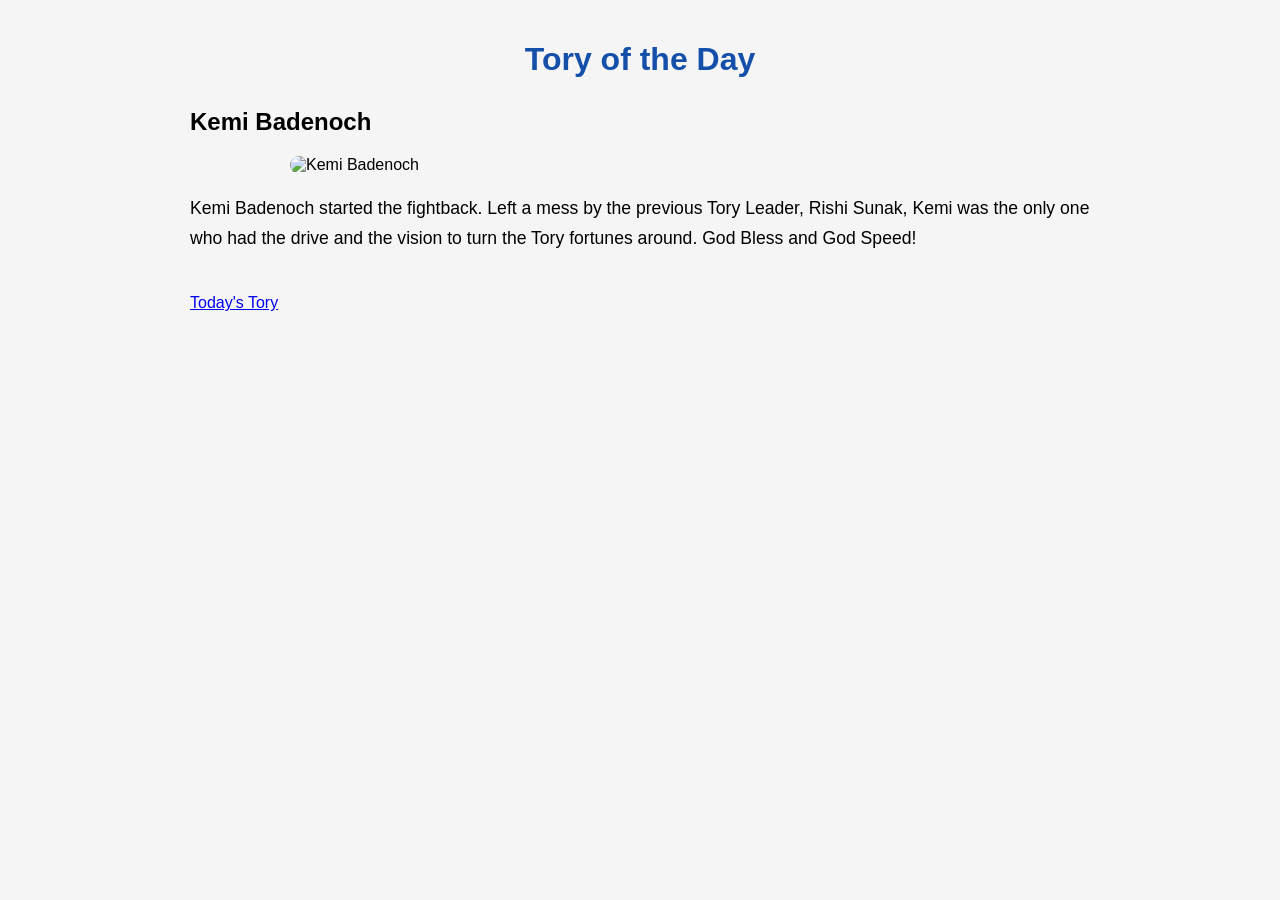
==== MS Paint Tories/index.html @ 9c8f5dd9 "Update index.html" ====
<!DOCTYPE html>
<html>
<head>
    <title>Kemi Badenoch</title>
    <link rel="stylesheet" href="../style.css">
</head>

<body>

<header>
    <h1>Tory of the Day</h1>
</header>

<main>

<h2>Kemi Badenoch</h2>

<img src="/Images/kemi-b.png"
     alt="Kemi Badenoch">

<p>

Kemi Badenoch started the fightback. Left a mess by the previous Tory Leader, Rishi Sunak, Kemi was the only one who had the drive and the vision to turn the Tory fortunes around. God Bless and God Speed!

</p>

</main>

<nav>
    <a href="../index.html">Today's Tory</a>
</nav>

</body>
</html>
---- style.css ----
body {
    font-family: Arial, sans-serif;
    max-width: 900px;
    margin: auto;
    padding: 20px;
    background: #f5f5f5;
}

header {
    text-align: center;
}

h1 {
    color: #1450AA;
}

h2 {
    margin-top: 30px;
}

img {
    width: 100%;
    max-width: 700px;
    display: block;
    margin: 20px auto;
    border-radius: 10px;
}

p {
    line-height: 1.7;
    font-size: 1.1rem;
}

nav {
    margin-top: 40px;
}
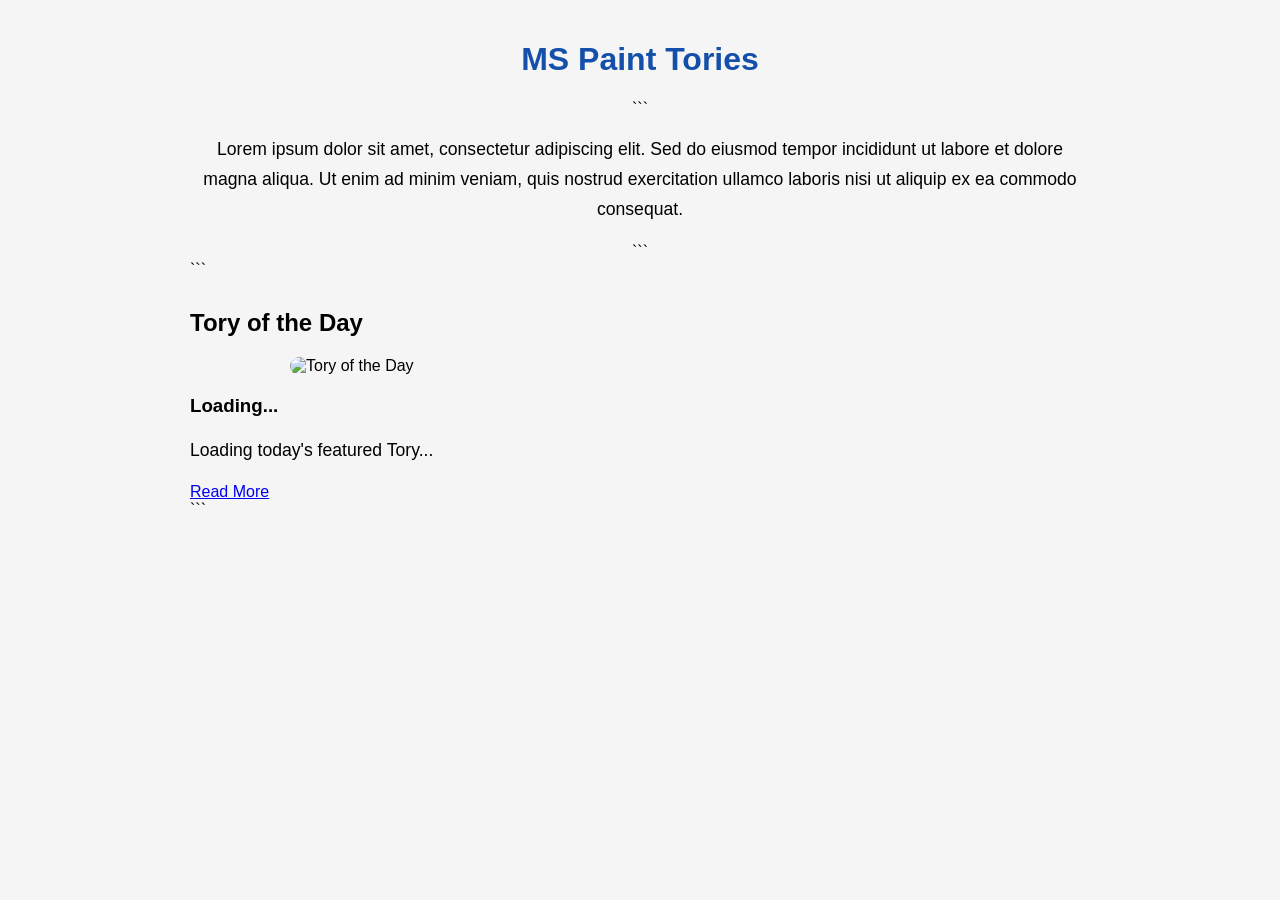
==== commit 51783281: "Update index.html" ====
--- a/MS Paint Tories/index.html
+++ b/MS Paint Tories/index.html
@@ -1,34 +1,92 @@
-<!DOCTYPE html>
-<html>
-<head>
-    <title>Kemi Badenoch</title>
-    <link rel="stylesheet" href="../style.css">
-</head>
-
-<body>
-
-<header>
-    <h1>Tory of the Day</h1>
-</header>
-
-<main>
-
-<h2>Kemi Badenoch</h2>
-
-<img src="/Images/kemi-b.png"
-     alt="Kemi Badenoch">
-
-<p>
-
-Kemi Badenoch started the fightback. Left a mess by the previous Tory Leader, Rishi Sunak, Kemi was the only one who had the drive and the vision to turn the Tory fortunes around. God Bless and God Speed!
-
-</p>
-
-</main>
-
-<nav>
-    <a href="../index.html">Today's Tory</a>
-</nav>
-
-</body>
-</html>
+<!DOCTYPE html>
+
+<html lang="en">
+<head>
+    <meta charset="UTF-8">
+    <meta name="viewport" content="width=device-width, initial-scale=1.0">
+    <title>MS Paint Tories</title>
+    <link rel="stylesheet" href="style.css">
+</head>
+
+<body>
+
+<header>
+    <h1>MS Paint Tories</h1>
+
+```
+<p class="intro">
+    Lorem ipsum dolor sit amet, consectetur adipiscing elit. Sed do eiusmod
+    tempor incididunt ut labore et dolore magna aliqua. Ut enim ad minim
+    veniam, quis nostrud exercitation ullamco laboris nisi ut aliquip ex ea
+    commodo consequat.
+</p>
+```
+
+</header>
+
+<main>
+
+```
+<section class="tory-of-the-day">
+    <h2>Tory of the Day</h2>
+
+    <div class="tory-card">
+
+        <img id="tory-image"
+             src=""
+             alt="Tory of the Day">
+
+        <h3 id="tory-name">Loading...</h3>
+
+        <p id="tory-summary">
+            Loading today's featured Tory...
+        </p>
+
+        <a id="tory-link" href="#">
+            Read More
+        </a>
+
+    </div>
+</section>
+```
+
+</main>
+
+<script>
+
+async function loadToryOfTheDay() {
+
+    const response = await fetch('tories.json');
+    const tories = await response.json();
+
+    const today = new Date();
+
+    const dayNumber =
+        Math.floor(today.getTime() / (1000 * 60 * 60 * 24));
+
+    const index = dayNumber % tories.length;
+
+    const tory = tories[index];
+
+    document.getElementById('tory-name').textContent =
+        tory.name;
+
+    document.getElementById('tory-summary').textContent =
+        tory.summary;
+
+    document.getElementById('tory-image').src =
+        `Images/${tory.image}`;
+
+    document.getElementById('tory-image').alt =
+        tory.name;
+
+    document.getElementById('tory-link').href =
+        `Stories/${tory.page}`;
+}
+
+loadToryOfTheDay();
+
+</script>
+
+</body>
+</html>
--- a/MS Paint Tories/style.css
+++ b/MS Paint Tories/style.css
@@ -0,0 +1,36 @@
+body {
+    font-family: Arial, sans-serif;
+    max-width: 900px;
+    margin: auto;
+    padding: 20px;
+    background: #f5f5f5;
+}
+
+header {
+    text-align: center;
+}
+
+h1 {
+    color: #1450AA;
+}
+
+h2 {
+    margin-top: 30px;
+}
+
+img {
+    width: 100%;
+    max-width: 700px;
+    display: block;
+    margin: 20px auto;
+    border-radius: 10px;
+}
+
+p {
+    line-height: 1.7;
+    font-size: 1.1rem;
+}
+
+nav {
+    margin-top: 40px;
+}
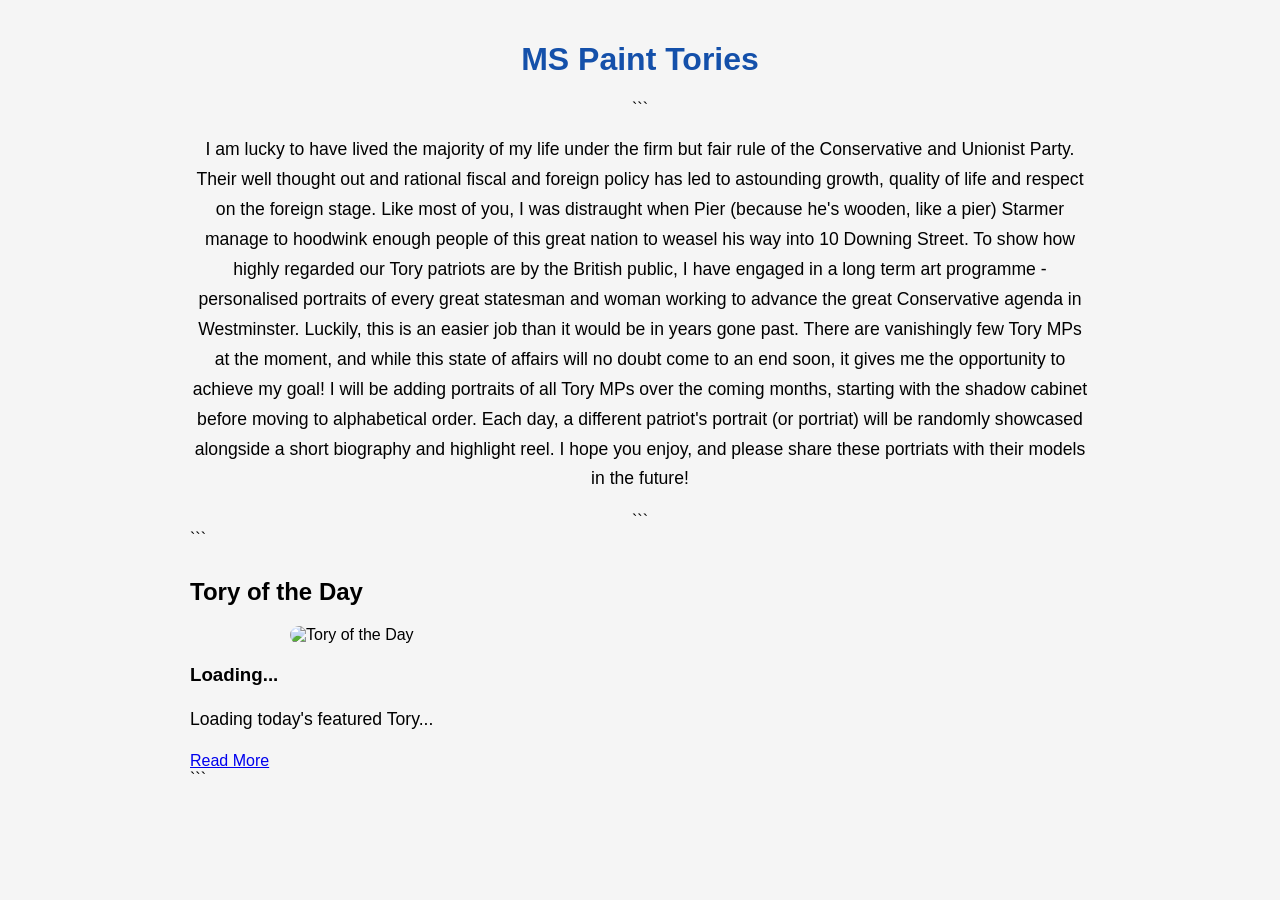
==== commit 7ba86779: "Update index.html" ====
--- a/MS Paint Tories/index.html
+++ b/MS Paint Tories/index.html
@@ -15,10 +15,7 @@
 
 ```
 <p class="intro">
-    Lorem ipsum dolor sit amet, consectetur adipiscing elit. Sed do eiusmod
-    tempor incididunt ut labore et dolore magna aliqua. Ut enim ad minim
-    veniam, quis nostrud exercitation ullamco laboris nisi ut aliquip ex ea
-    commodo consequat.
+    I am lucky to have lived the majority of my life under the firm but fair rule of the Conservative and Unionist Party. Their well thought out and rational fiscal and foreign policy has led to astounding growth, quality of life and respect on the foreign stage. Like most of you, I was distraught when Pier (because he's wooden, like a pier) Starmer manage to hoodwink enough people of this great nation to weasel his way into 10 Downing Street. To show how highly regarded our Tory patriots are by the British public, I have engaged in a long term art programme - personalised portraits of every great statesman and woman working to advance the great Conservative agenda in Westminster. Luckily, this is an easier job than it would be in years gone past. There are vanishingly few Tory MPs at the moment, and while this state of affairs will no doubt come to an end soon, it gives me the opportunity to achieve my goal! I will be adding portraits of all Tory MPs over the coming months, starting with the shadow cabinet before moving to alphabetical order. Each day, a different patriot's portrait (or portriat) will be randomly showcased alongside a short biography and highlight reel. I hope you enjoy, and please share these portriats with their models in the future!
 </p>
 ```
 
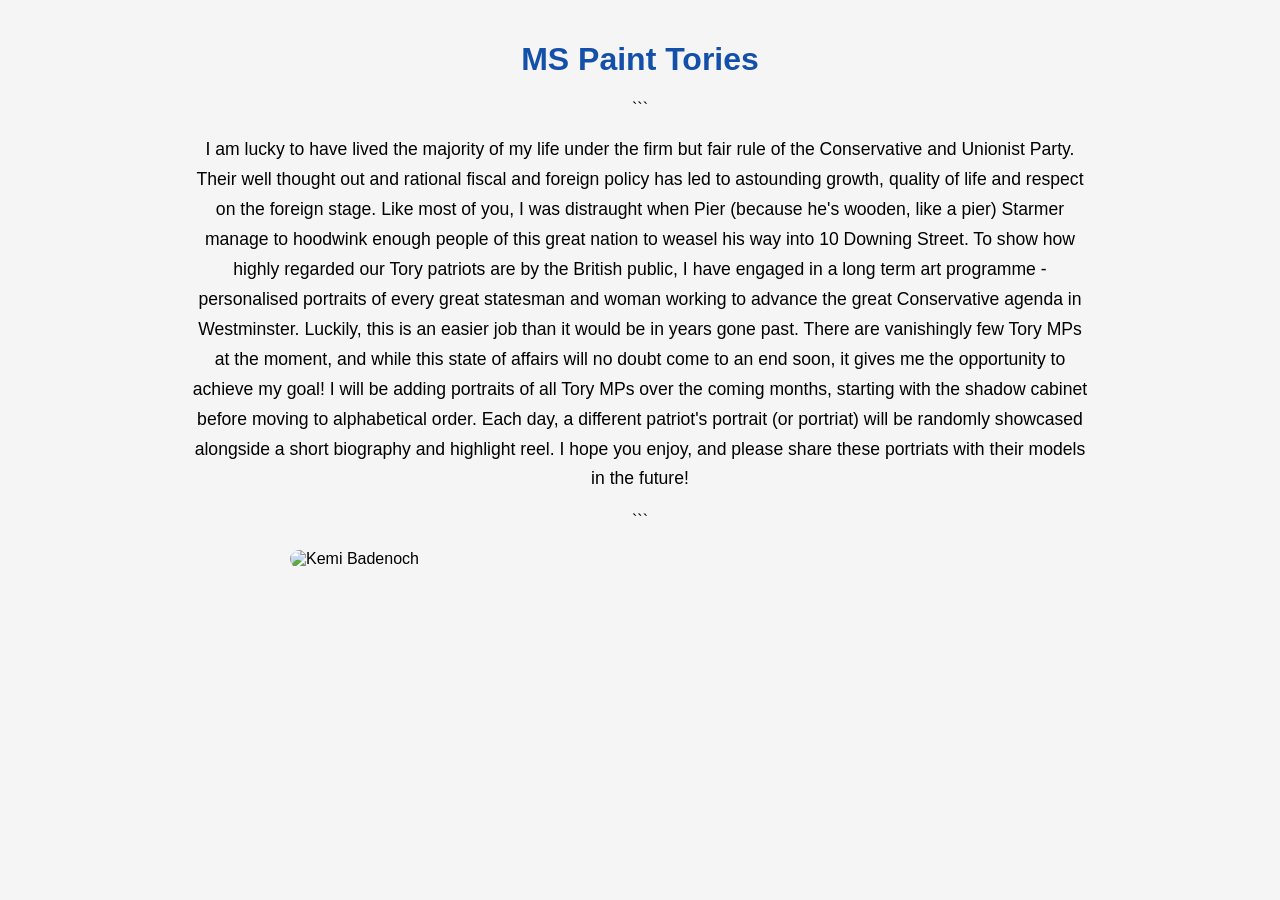
==== commit abd93b5f: "Update index.html" ====
--- a/MS Paint Tories/index.html
+++ b/MS Paint Tories/index.html
@@ -23,67 +23,12 @@
 
 <main>
 
-```
-<section class="tory-of-the-day">
-    <h2>Tory of the Day</h2>
+<img
+  class="fit-picture"
+  src="/Images/kemi-b.png"
+  alt="Kemi Badenoch" />
 
-    <div class="tory-card">
 
-        <img id="tory-image"
-             src=""
-             alt="Tory of the Day">
-
-        <h3 id="tory-name">Loading...</h3>
-
-        <p id="tory-summary">
-            Loading today's featured Tory...
-        </p>
-
-        <a id="tory-link" href="#">
-            Read More
-        </a>
-
-    </div>
-</section>
-```
-
-</main>
-
-<script>
-
-async function loadToryOfTheDay() {
-
-    const response = await fetch('tories.json');
-    const tories = await response.json();
-
-    const today = new Date();
-
-    const dayNumber =
-        Math.floor(today.getTime() / (1000 * 60 * 60 * 24));
-
-    const index = dayNumber % tories.length;
-
-    const tory = tories[index];
-
-    document.getElementById('tory-name').textContent =
-        tory.name;
-
-    document.getElementById('tory-summary').textContent =
-        tory.summary;
-
-    document.getElementById('tory-image').src =
-        `Images/${tory.image}`;
-
-    document.getElementById('tory-image').alt =
-        tory.name;
-
-    document.getElementById('tory-link').href =
-        `Stories/${tory.page}`;
-}
-
-loadToryOfTheDay();
-
-</script>
 
 </body>
 </html>
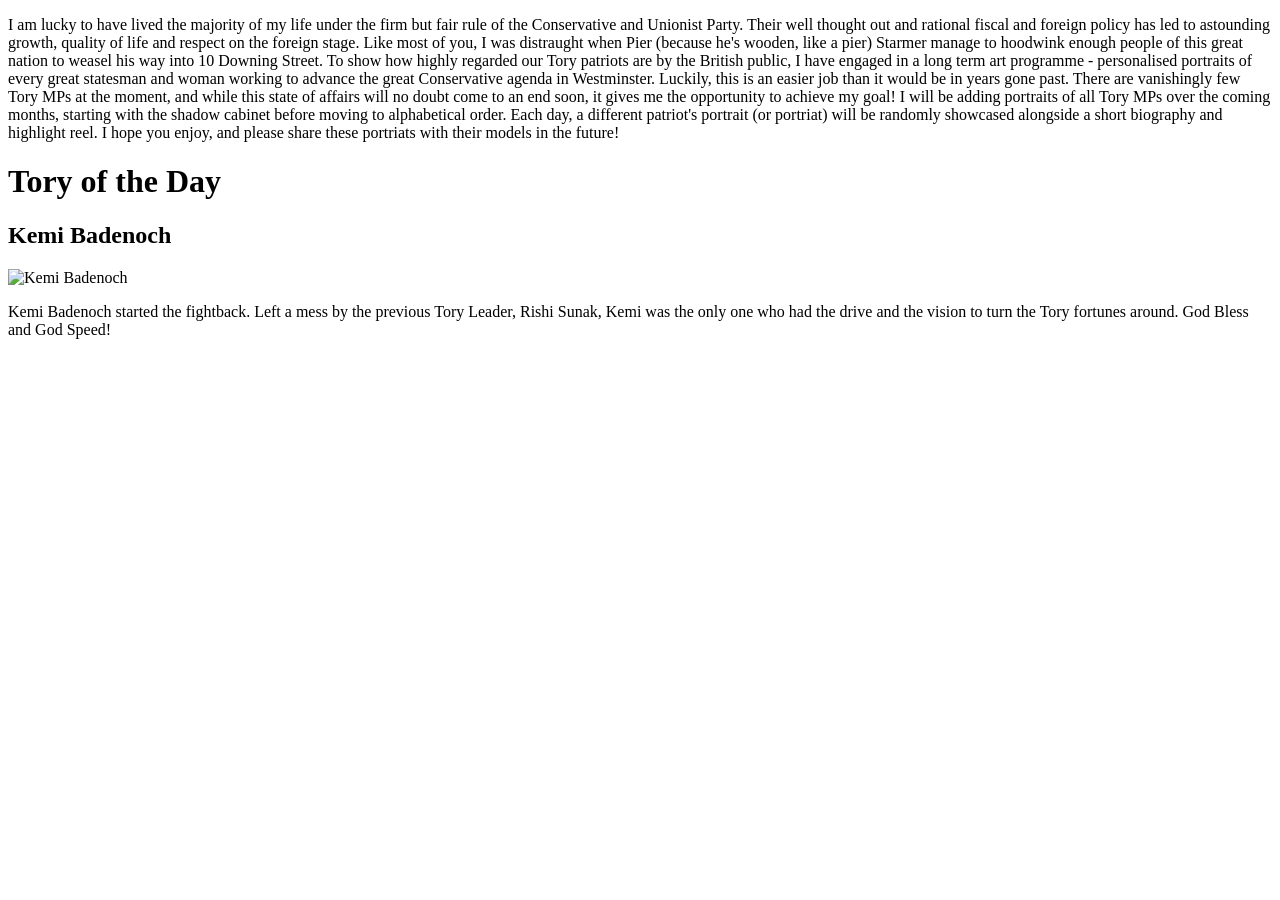
==== commit 49a0abf5: "Update index.html" ====
--- a/MS Paint Tories/index.html
+++ b/MS Paint Tories/index.html
@@ -1,33 +1,35 @@
 <!DOCTYPE html>
-
-<html lang="en">
+<html>
 <head>
-    <meta charset="UTF-8">
-    <meta name="viewport" content="width=device-width, initial-scale=1.0">
     <title>MS Paint Tories</title>
-    <link rel="stylesheet" href="style.css">
+    <link rel="stylesheet" href="/style.css">
 </head>
 
 <body>
 
+<p>
+    
+I am lucky to have lived the majority of my life under the firm but fair rule of the Conservative and Unionist Party. Their well thought out and rational fiscal and foreign policy has led to astounding growth, quality of life and respect on the foreign stage. Like most of you, I was distraught when Pier (because he's wooden, like a pier) Starmer manage to hoodwink enough people of this great nation to weasel his way into 10 Downing Street. To show how highly regarded our Tory patriots are by the British public, I have engaged in a long term art programme - personalised portraits of every great statesman and woman working to advance the great Conservative agenda in Westminster. Luckily, this is an easier job than it would be in years gone past. There are vanishingly few Tory MPs at the moment, and while this state of affairs will no doubt come to an end soon, it gives me the opportunity to achieve my goal! I will be adding portraits of all Tory MPs over the coming months, starting with the shadow cabinet before moving to alphabetical order. Each day, a different patriot's portrait (or portriat) will be randomly showcased alongside a short biography and highlight reel. I hope you enjoy, and please share these portriats with their models in the future!
+</p>
+    
 <header>
-    <h1>MS Paint Tories</h1>
-
-```
-<p class="intro">
-    I am lucky to have lived the majority of my life under the firm but fair rule of the Conservative and Unionist Party. Their well thought out and rational fiscal and foreign policy has led to astounding growth, quality of life and respect on the foreign stage. Like most of you, I was distraught when Pier (because he's wooden, like a pier) Starmer manage to hoodwink enough people of this great nation to weasel his way into 10 Downing Street. To show how highly regarded our Tory patriots are by the British public, I have engaged in a long term art programme - personalised portraits of every great statesman and woman working to advance the great Conservative agenda in Westminster. Luckily, this is an easier job than it would be in years gone past. There are vanishingly few Tory MPs at the moment, and while this state of affairs will no doubt come to an end soon, it gives me the opportunity to achieve my goal! I will be adding portraits of all Tory MPs over the coming months, starting with the shadow cabinet before moving to alphabetical order. Each day, a different patriot's portrait (or portriat) will be randomly showcased alongside a short biography and highlight reel. I hope you enjoy, and please share these portriats with their models in the future!
-</p>
-```
-
+    <h1>Tory of the Day</h1>
 </header>
 
 <main>
 
-<img
-  class="fit-picture"
-  src="/Images/kemi-b.png"
-  alt="Kemi Badenoch" />
+<h2>Kemi Badenoch</h2>
 
+<img src="/Images/kemi-b.png"
+     alt="Kemi Badenoch">
+
+<p>
+
+Kemi Badenoch started the fightback. Left a mess by the previous Tory Leader, Rishi Sunak, Kemi was the only one who had the drive and the vision to turn the Tory fortunes around. God Bless and God Speed!
+
+</p>
+
+</main>
 
 
 </body>
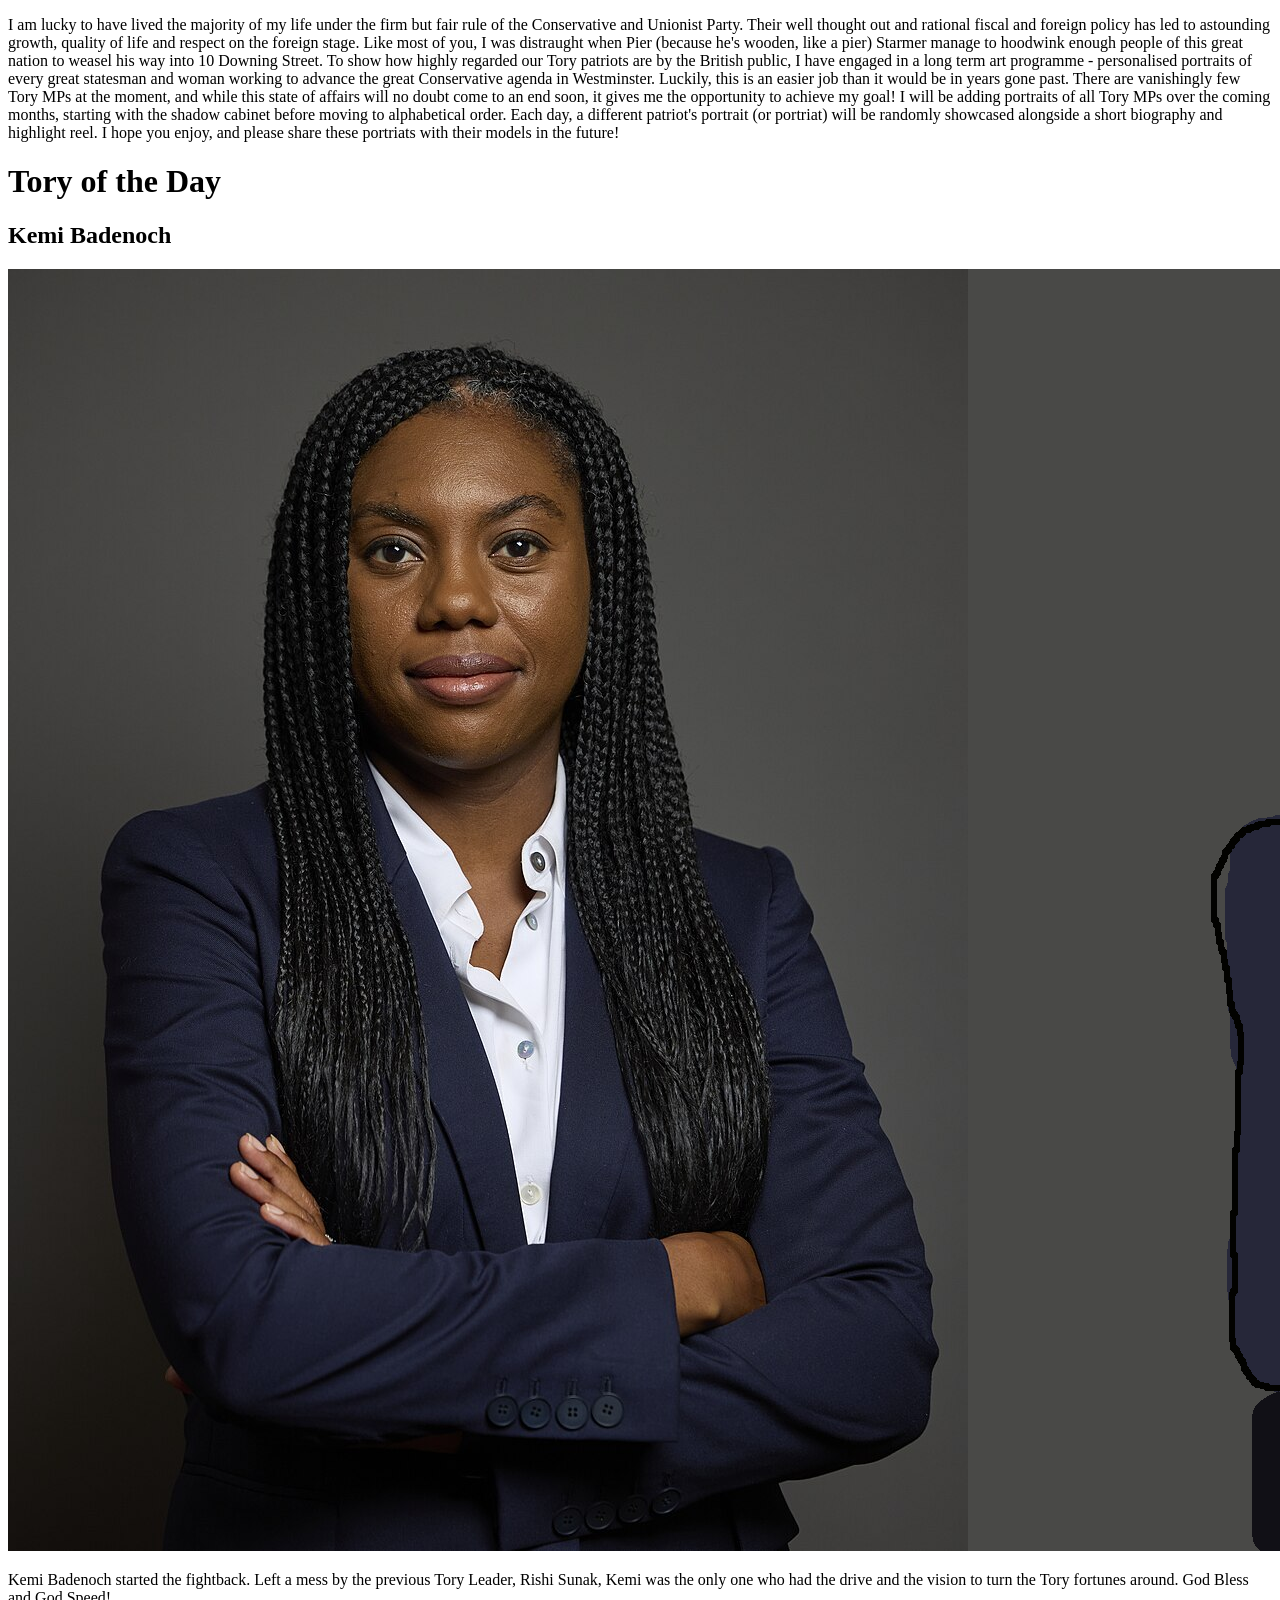
==== commit 2b932f9d: "Update index.html" ====
--- a/MS Paint Tories/index.html
+++ b/MS Paint Tories/index.html
@@ -20,7 +20,7 @@
 
 <h2>Kemi Badenoch</h2>
 
-<img src="/Images/kemi-b.png"
+<img src="Images/kemi-b.png"
      alt="Kemi Badenoch">
 
 <p>
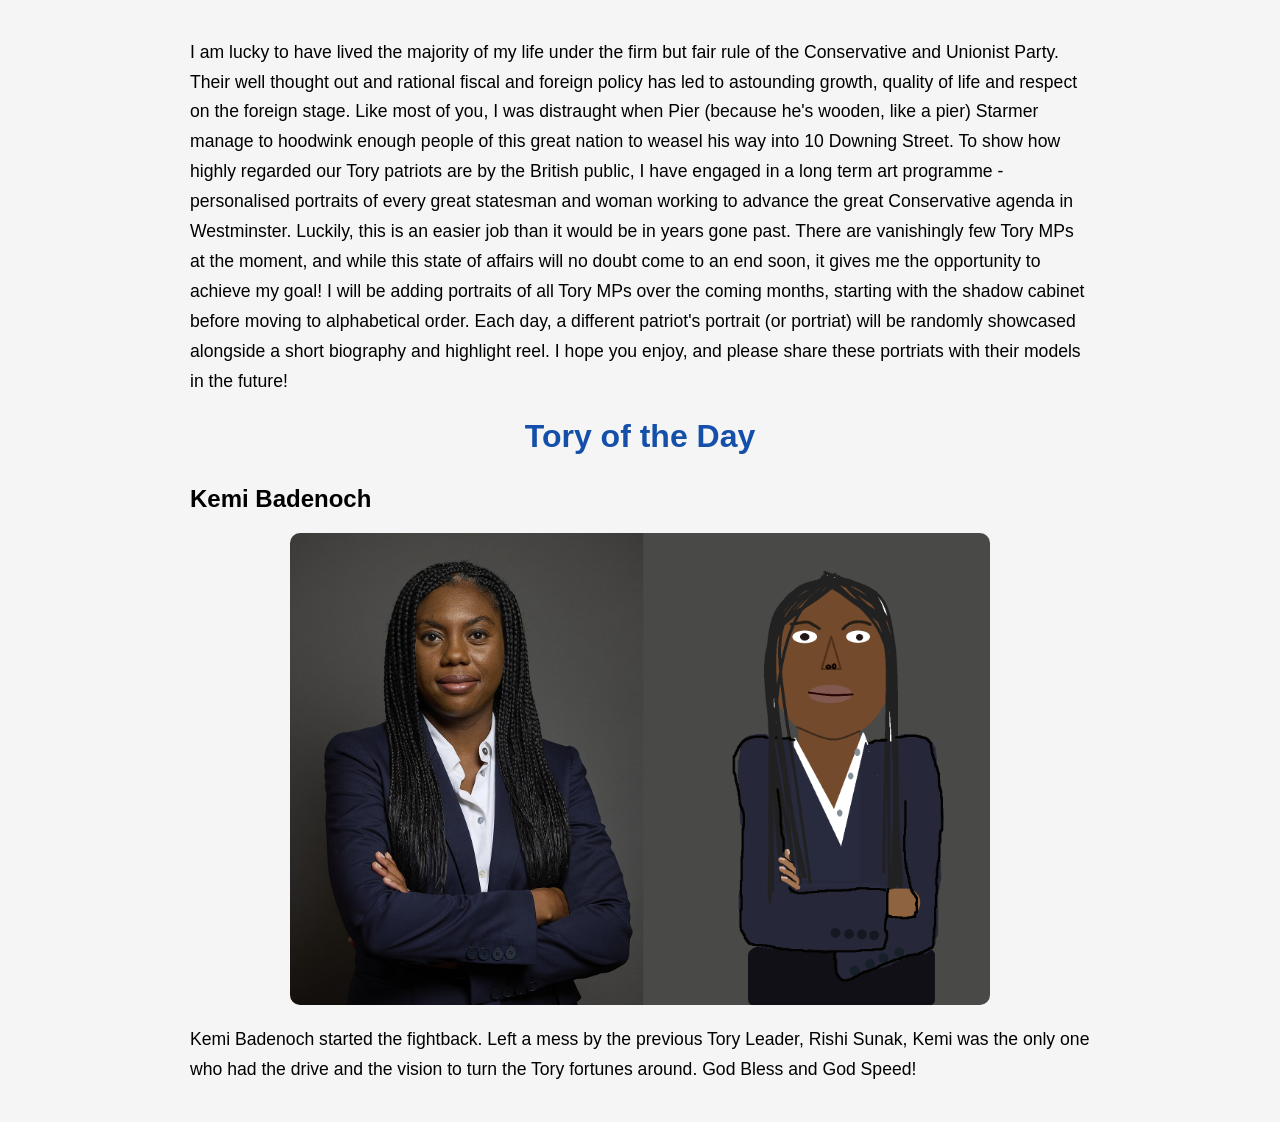
==== commit 42ea8f94: "Update index.html" ====
--- a/MS Paint Tories/index.html
+++ b/MS Paint Tories/index.html
@@ -2,7 +2,7 @@
 <html>
 <head>
     <title>MS Paint Tories</title>
-    <link rel="stylesheet" href="/style.css">
+    <link rel="stylesheet" href="style.css">
 </head>
 
 <body>
--- a/MS Paint Tories/style.css
+++ b/MS Paint Tories/style.css
@@ -0,0 +1,36 @@
+body {
+    font-family: Arial, sans-serif;
+    max-width: 900px;
+    margin: auto;
+    padding: 20px;
+    background: #f5f5f5;
+}
+
+header {
+    text-align: center;
+}
+
+h1 {
+    color: #1450AA;
+}
+
+h2 {
+    margin-top: 30px;
+}
+
+img {
+    width: 100%;
+    max-width: 700px;
+    display: block;
+    margin: 20px auto;
+    border-radius: 10px;
+}
+
+p {
+    line-height: 1.7;
+    font-size: 1.1rem;
+}
+
+nav {
+    margin-top: 40px;
+}
